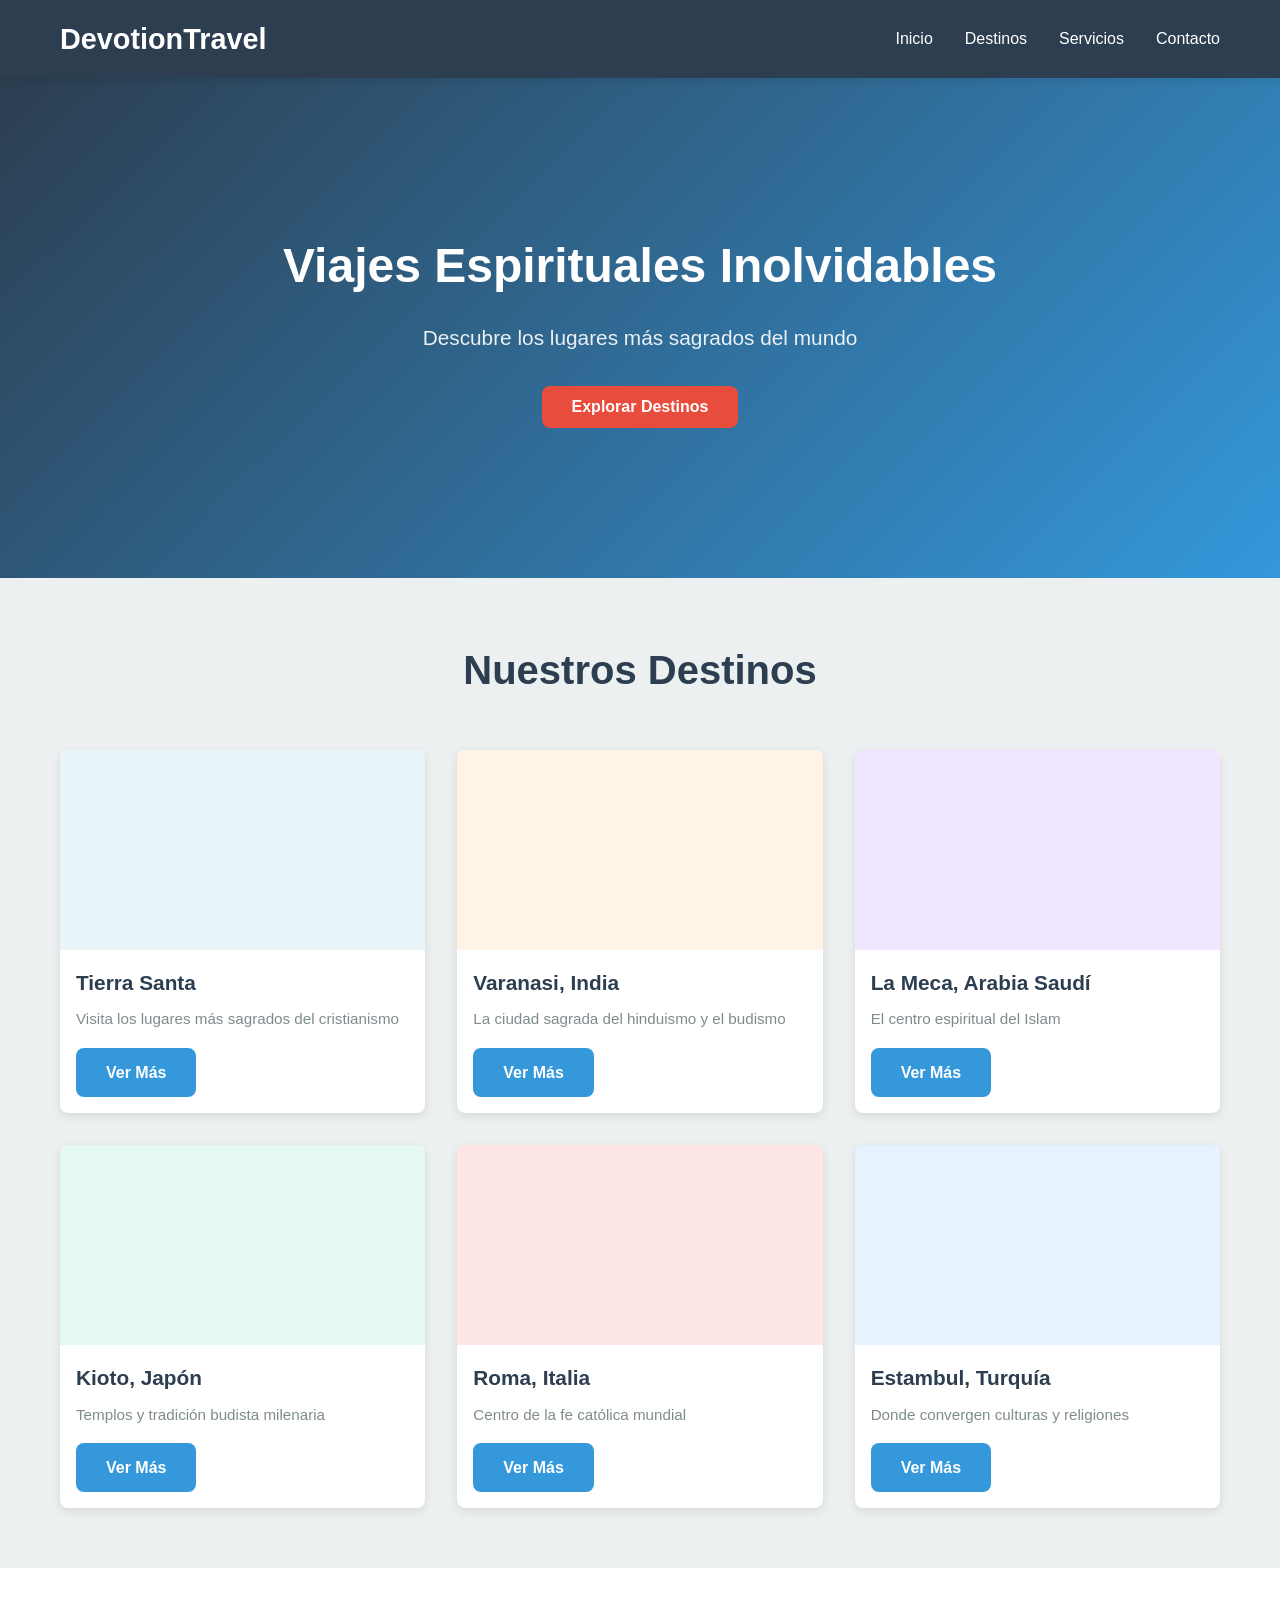
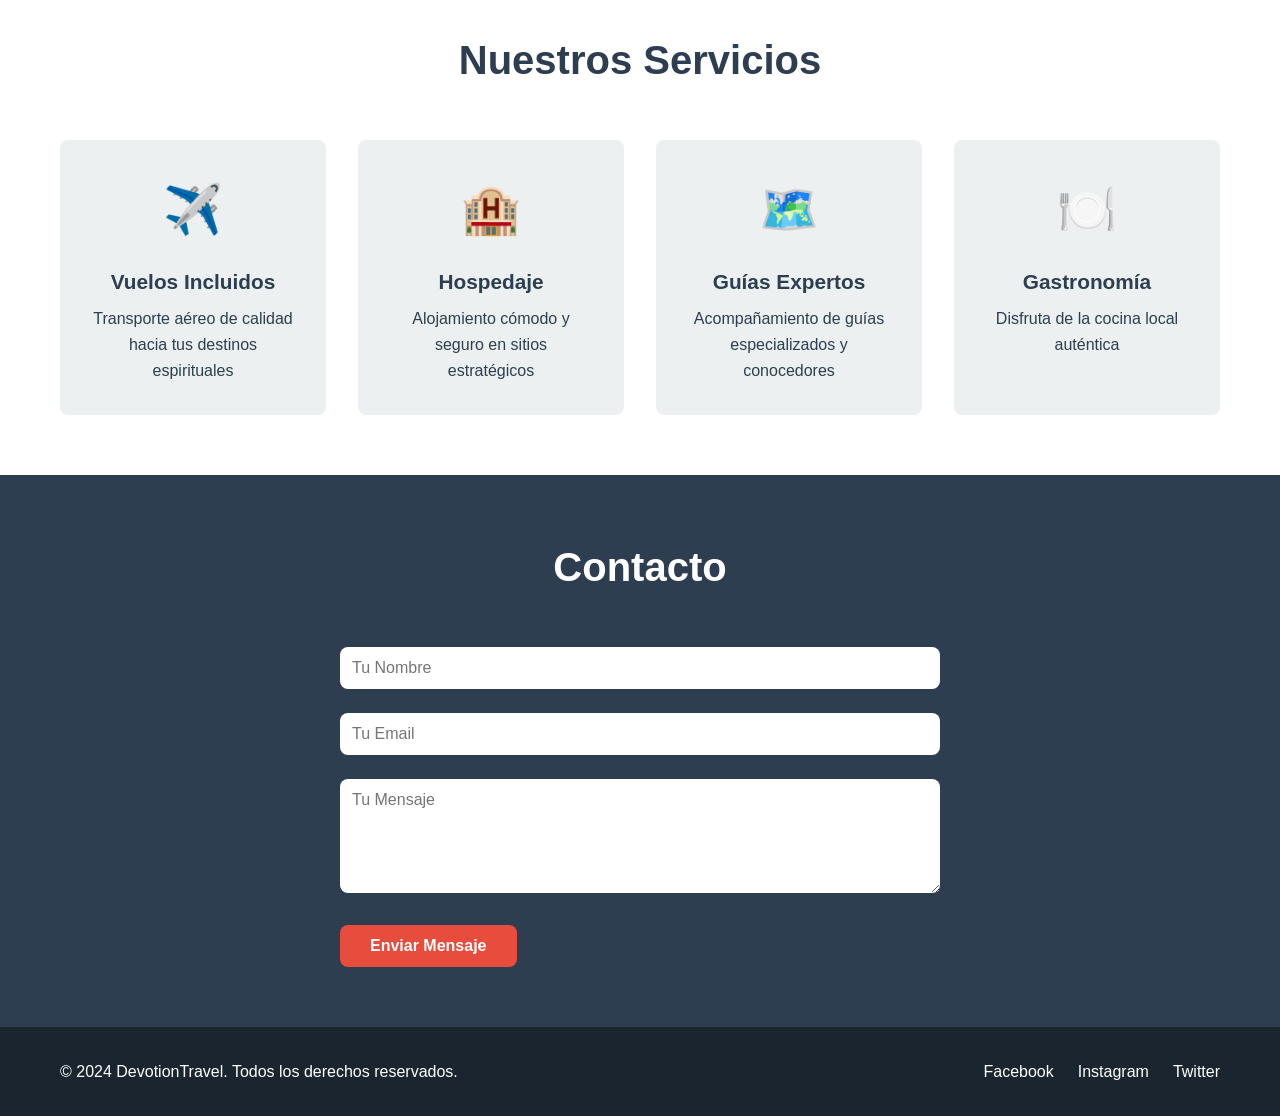
==== index.html @ 5e12d814 "Initial commit: Create DevotionTravel project structure" ====
<!DOCTYPE html>
<html lang="es">
<head>
    <meta charset="UTF-8">
    <meta name="viewport" content="width=device-width, initial-scale=1.0">
    <meta name="description" content="DevotionTravel - Viajes religiosos y espirituales alrededor del mundo">
    <meta name="keywords" content="viajes, religión, espiritualidad, tours">
    <title>DevotionTravel - Viajes Religiosos</title>
    <link rel="stylesheet" href="css/style.css">
    <link rel="stylesheet" href="css/responsive.css">
    <link rel="stylesheet" href="css/animations.css">
</head>
<body>
    <!-- Header/Navegación -->
    <header class="header">
        <div class="container">
            <div class="logo">
                <h1>DevotionTravel</h1>
            </div>
            <nav class="navbar">
                <ul class="nav-list">
                    <li><a href="#inicio" class="nav-link">Inicio</a></li>
                    <li><a href="#destinos" class="nav-link">Destinos</a></li>
                    <li><a href="#servicios" class="nav-link">Servicios</a></li>
                    <li><a href="#contacto" class="nav-link">Contacto</a></li>
                </ul>
            </nav>
            <button class="menu-toggle" id="menuToggle">
                <span></span>
                <span></span>
                <span></span>
            </button>
        </div>
    </header>

    <!-- Hero Section -->
    <section class="hero" id="inicio">
        <div class="hero-content">
            <h2>Viajes Espirituales Inolvidables</h2>
            <p>Descubre los lugares más sagrados del mundo</p>
            <button class="btn btn-primary">Explorar Destinos</button>
        </div>
    </section>

    <!-- Destinos -->
    <section class="destinos" id="destinos">
        <div class="container">
            <h2 class="section-title">Nuestros Destinos</h2>
            <div class="destinos-grid">
                <div class="destino-card">
                    <div class="destino-image" style="background-color: #e8f4f8;"></div>
                    <h3>Tierra Santa</h3>
                    <p>Visita los lugares más sagrados del cristianismo</p>
                    <a href="#" class="btn btn-secondary">Ver Más</a>
                </div>
                <div class="destino-card">
                    <div class="destino-image" style="background-color: #fff4e6;"></div>
                    <h3>Varanasi, India</h3>
                    <p>La ciudad sagrada del hinduismo y el budismo</p>
                    <a href="#" class="btn btn-secondary">Ver Más</a>
                </div>
                <div class="destino-card">
                    <div class="destino-image" style="background-color: #f0e6ff;"></div>
                    <h3>La Meca, Arabia Saudí</h3>
                    <p>El centro espiritual del Islam</p>
                    <a href="#" class="btn btn-secondary">Ver Más</a>
                </div>
                <div class="destino-card">
                    <div class="destino-image" style="background-color: #e6f9f0;"></div>
                    <h3>Kioto, Japón</h3>
                    <p>Templos y tradición budista milenaria</p>
                    <a href="#" class="btn btn-secondary">Ver Más</a>
                </div>
                <div class="destino-card">
                    <div class="destino-image" style="background-color: #ffe6e6;"></div>
                    <h3>Roma, Italia</h3>
                    <p>Centro de la fe católica mundial</p>
                    <a href="#" class="btn btn-secondary">Ver Más</a>
                </div>
                <div class="destino-card">
                    <div class="destino-image" style="background-color: #e6f2ff;"></div>
                    <h3>Estambul, Turquía</h3>
                    <p>Donde convergen culturas y religiones</p>
                    <a href="#" class="btn btn-secondary">Ver Más</a>
                </div>
            </div>
        </div>
    </section>

    <!-- Servicios -->
    <section class="servicios" id="servicios">
        <div class="container">
            <h2 class="section-title">Nuestros Servicios</h2>
            <div class="servicios-grid">
                <div class="servicio-item">
                    <div class="servicio-icon">✈️</div>
                    <h3>Vuelos Incluidos</h3>
                    <p>Transporte aéreo de calidad hacia tus destinos espirituales</p>
                </div>
                <div class="servicio-item">
                    <div class="servicio-icon">🏨</div>
                    <h3>Hospedaje</h3>
                    <p>Alojamiento cómodo y seguro en sitios estratégicos</p>
                </div>
                <div class="servicio-item">
                    <div class="servicio-icon">🗺️</div>
                    <h3>Guías Expertos</h3>
                    <p>Acompañamiento de guías especializados y conocedores</p>
                </div>
                <div class="servicio-item">
                    <div class="servicio-icon">🍽️</div>
                    <h3>Gastronomía</h3>
                    <p>Disfruta de la cocina local auténtica</p>
                </div>
            </div>
        </div>
    </section>

    <!-- Contacto -->
    <section class="contacto" id="contacto">
        <div class="container">
            <h2 class="section-title">Contacto</h2>
            <form class="contact-form" id="contactForm">
                <div class="form-group">
                    <input type="text" placeholder="Tu Nombre" required>
                </div>
                <div class="form-group">
                    <input type="email" placeholder="Tu Email" required>
                </div>
                <div class="form-group">
                    <textarea placeholder="Tu Mensaje" rows="5" required></textarea>
                </div>
                <button type="submit" class="btn btn-primary">Enviar Mensaje</button>
            </form>
        </div>
    </section>

    <!-- Footer -->
    <footer class="footer">
        <div class="container">
            <p>&copy; 2024 DevotionTravel. Todos los derechos reservados.</p>
            <div class="social-links">
                <a href="#">Facebook</a>
                <a href="#">Instagram</a>
                <a href="#">Twitter</a>
            </div>
        </div>
    </footer>

    <script src="js/main.js"></script>
    <script src="js/hero.js"></script>
    <script src="js/slider.js"></script>
</body>
</html>
---- css/style.css ----
/* Reset y estilos globales */
* {
    margin: 0;
    padding: 0;
    box-sizing: border-box;
}

:root {
    --primary-color: #2c3e50;
    --secondary-color: #3498db;
    --accent-color: #e74c3c;
    --light-bg: #ecf0f1;
    --dark-text: #2c3e50;
    --light-text: #7f8c8d;
    --white: #ffffff;
    --border-radius: 8px;
    --transition: all 0.3s ease;
}

html {
    scroll-behavior: smooth;
}

body {
    font-family: 'Segoe UI', Tahoma, Geneva, Verdana, sans-serif;
    line-height: 1.6;
    color: var(--dark-text);
    background-color: var(--white);
}

/* Contenedor */
.container {
    max-width: 1200px;
    margin: 0 auto;
    padding: 0 20px;
}

/* Header */
.header {
    background-color: var(--primary-color);
    color: var(--white);
    padding: 1rem 0;
    position: sticky;
    top: 0;
    z-index: 100;
    box-shadow: 0 2px 10px rgba(0, 0, 0, 0.1);
}

.header .container {
    display: flex;
    justify-content: space-between;
    align-items: center;
}

.logo h1 {
    font-size: 1.8rem;
    font-weight: 700;
}

.navbar {
    display: flex;
}

.nav-list {
    display: flex;
    list-style: none;
    gap: 2rem;
}

.nav-link {
    color: var(--white);
    text-decoration: none;
    transition: var(--transition);
    font-weight: 500;
}

.nav-link:hover {
    color: var(--secondary-color);
    border-bottom: 2px solid var(--secondary-color);
}

.menu-toggle {
    display: none;
    flex-direction: column;
    background: none;
    border: none;
    cursor: pointer;
}

.menu-toggle span {
    width: 25px;
    height: 3px;
    background-color: var(--white);
    margin: 5px 0;
    transition: var(--transition);
}

/* Hero Section */
.hero {
    background: linear-gradient(135deg, var(--primary-color) 0%, var(--secondary-color) 100%);
    color: var(--white);
    padding: 100px 20px;
    text-align: center;
    min-height: 500px;
    display: flex;
    align-items: center;
    justify-content: center;
}

.hero-content h2 {
    font-size: 3rem;
    margin-bottom: 1rem;
    font-weight: 700;
}

.hero-content p {
    font-size: 1.3rem;
    margin-bottom: 2rem;
    opacity: 0.9;
}

/* Botones */
.btn {
    padding: 12px 30px;
    border: none;
    border-radius: var(--border-radius);
    cursor: pointer;
    font-size: 1rem;
    font-weight: 600;
    transition: var(--transition);
    text-decoration: none;
    display: inline-block;
}

.btn-primary {
    background-color: var(--accent-color);
    color: var(--white);
}

.btn-primary:hover {
    background-color: #c0392b;
    transform: translateY(-2px);
    box-shadow: 0 5px 15px rgba(231, 76, 60, 0.3);
}

.btn-secondary {
    background-color: var(--secondary-color);
    color: var(--white);
}

.btn-secondary:hover {
    background-color: #2980b9;
    transform: translateY(-2px);
}

/* Secciones */
.section-title {
    font-size: 2.5rem;
    text-align: center;
    margin-bottom: 3rem;
    color: var(--dark-text);
}

section {
    padding: 60px 20px;
}

/* Destinos */
.destinos {
    background-color: var(--light-bg);
}

.destinos-grid {
    display: grid;
    grid-template-columns: repeat(auto-fit, minmax(300px, 1fr));
    gap: 2rem;
}

.destino-card {
    background-color: var(--white);
    border-radius: var(--border-radius);
    overflow: hidden;
    box-shadow: 0 3px 10px rgba(0, 0, 0, 0.1);
    transition: var(--transition);
}

.destino-card:hover {
    transform: translateY(-10px);
    box-shadow: 0 10px 25px rgba(0, 0, 0, 0.15);
}

.destino-image {
    width: 100%;
    height: 200px;
    background-size: cover;
    background-position: center;
}

.destino-card h3 {
    padding: 1rem 1rem 0.5rem;
    font-size: 1.3rem;
}

.destino-card p {
    padding: 0 1rem;
    color: var(--light-text);
    font-size: 0.95rem;
}

.destino-card .btn {
    margin: 1rem;
}

/* Servicios */
.servicios-grid {
    display: grid;
    grid-template-columns: repeat(auto-fit, minmax(250px, 1fr));
    gap: 2rem;
}

.servicio-item {
    text-align: center;
    padding: 2rem;
    background-color: var(--light-bg);
    border-radius: var(--border-radius);
    transition: var(--transition);
}

.servicio-item:hover {
    transform: translateY(-5px);
    background-color: var(--secondary-color);
    color: var(--white);
}

.servicio-icon {
    font-size: 3rem;
    margin-bottom: 1rem;
}

.servicio-item h3 {
    font-size: 1.3rem;
    margin-bottom: 0.5rem;
}

/* Contacto */
.contacto {
    background-color: var(--primary-color);
    color: var(--white);
}

.contacto .section-title {
    color: var(--white);
}

.contact-form {
    max-width: 600px;
    margin: 0 auto;
}

.form-group {
    margin-bottom: 1.5rem;
}

.form-group input,
.form-group textarea {
    width: 100%;
    padding: 12px;
    border: none;
    border-radius: var(--border-radius);
    font-family: inherit;
    font-size: 1rem;
}

.form-group textarea {
    resize: vertical;
}

/* Footer */
.footer {
    background-color: #1a252f;
    color: var(--white);
    text-align: center;
    padding: 2rem;
}

.footer .container {
    display: flex;
    justify-content: space-between;
    align-items: center;
}

.social-links {
    display: flex;
    gap: 1.5rem;
}

.social-links a {
    color: var(--white);
    text-decoration: none;
    transition: var(--transition);
}

.social-links a:hover {
    color: var(--secondary-color);
}
---- css/responsive.css ----
/* Responsive Design */

/* Tablets (768px y menores) */
@media (max-width: 768px) {
    .header .container {
        flex-wrap: wrap;
    }

    .navbar {
        display: none;
        position: absolute;
        top: 70px;
        left: 0;
        right: 0;
        background-color: #34495e;
        flex-direction: column;
        width: 100%;
    }

    .navbar.active {
        display: flex;
    }

    .nav-list {
        flex-direction: column;
        gap: 0;
    }

    .nav-link {
        padding: 1rem;
        border-bottom: 1px solid rgba(255, 255, 255, 0.1);
    }

    .menu-toggle {
        display: flex;
    }

    .hero-content h2 {
        font-size: 2rem;
    }

    .hero-content p {
        font-size: 1rem;
    }

    .section-title {
        font-size: 2rem;
    }

    .destinos-grid {
        grid-template-columns: 1fr;
    }

    .servicios-grid {
        grid-template-columns: 1fr;
    }

    .footer .container {
        flex-direction: column;
        gap: 1rem;
    }

    .social-links {
        justify-content: center;
    }
}

/* Mobile (480px y menores) */
@media (max-width: 480px) {
    .logo h1 {
        font-size: 1.3rem;
    }

    .hero {
        padding: 50px 20px;
        min-height: 300px;
    }

    .hero-content h2 {
        font-size: 1.5rem;
    }

    .hero-content p {
        font-size: 0.9rem;
    }

    .btn {
        padding: 10px 20px;
        font-size: 0.9rem;
    }

    section {
        padding: 40px 20px;
    }

    .section-title {
        font-size: 1.5rem;
        margin-bottom: 2rem;
    }

    .destino-card h3 {
        font-size: 1.1rem;
    }

    .destino-card p {
        font-size: 0.85rem;
    }

    .servicio-icon {
        font-size: 2rem;
    }

    .servicio-item h3 {
        font-size: 1.1rem;
    }

    .form-group input,
    .form-group textarea {
        padding: 10px;
        font-size: 0.9rem;
    }
}
---- css/animations.css ----
/* Animaciones */

/* Fade In */
@keyframes fadeIn {
    from {
        opacity: 0;
        transform: translateY(20px);
    }
    to {
        opacity: 1;
        transform: translateY(0);
    }
}

/* Slide In */
@keyframes slideInLeft {
    from {
        opacity: 0;
        transform: translateX(-50px);
    }
    to {
        opacity: 1;
        transform: translateX(0);
    }
}

@keyframes slideInRight {
    from {
        opacity: 0;
        transform: translateX(50px);
    }
    to {
        opacity: 1;
        transform: translateX(0);
    }
}

/* Bounce */
@keyframes bounce {
    0%, 100% {
        transform: translateY(0);
    }
    50% {
        transform: translateY(-10px);
    }
}

/* Pulse */
@keyframes pulse {
    0%, 100% {
        opacity: 1;
    }
    50% {
        opacity: 0.7;
    }
}

/* Aplicar animaciones */
.hero-content {
    animation: fadeIn 0.8s ease-in-out;
}

.destino-card {
    animation: fadeIn 0.6s ease-in-out backwards;
}

.destino-card:nth-child(1) { animation-delay: 0.1s; }
.destino-card:nth-child(2) { animation-delay: 0.2s; }
.destino-card:nth-child(3) { animation-delay: 0.3s; }
.destino-card:nth-child(4) { animation-delay: 0.4s; }
.destino-card:nth-child(5) { animation-delay: 0.5s; }
.destino-card:nth-child(6) { animation-delay: 0.6s; }

.servicio-item {
    animation: fadeIn 0.6s ease-in-out backwards;
}

.servicio-item:nth-child(1) { animation-delay: 0.1s; }
.servicio-item:nth-child(2) { animation-delay: 0.2s; }
.servicio-item:nth-child(3) { animation-delay: 0.3s; }
.servicio-item:nth-child(4) { animation-delay: 0.4s; }

.btn {
    transition: all 0.3s ease;
}

.btn:active {
    transform: scale(0.95);
}
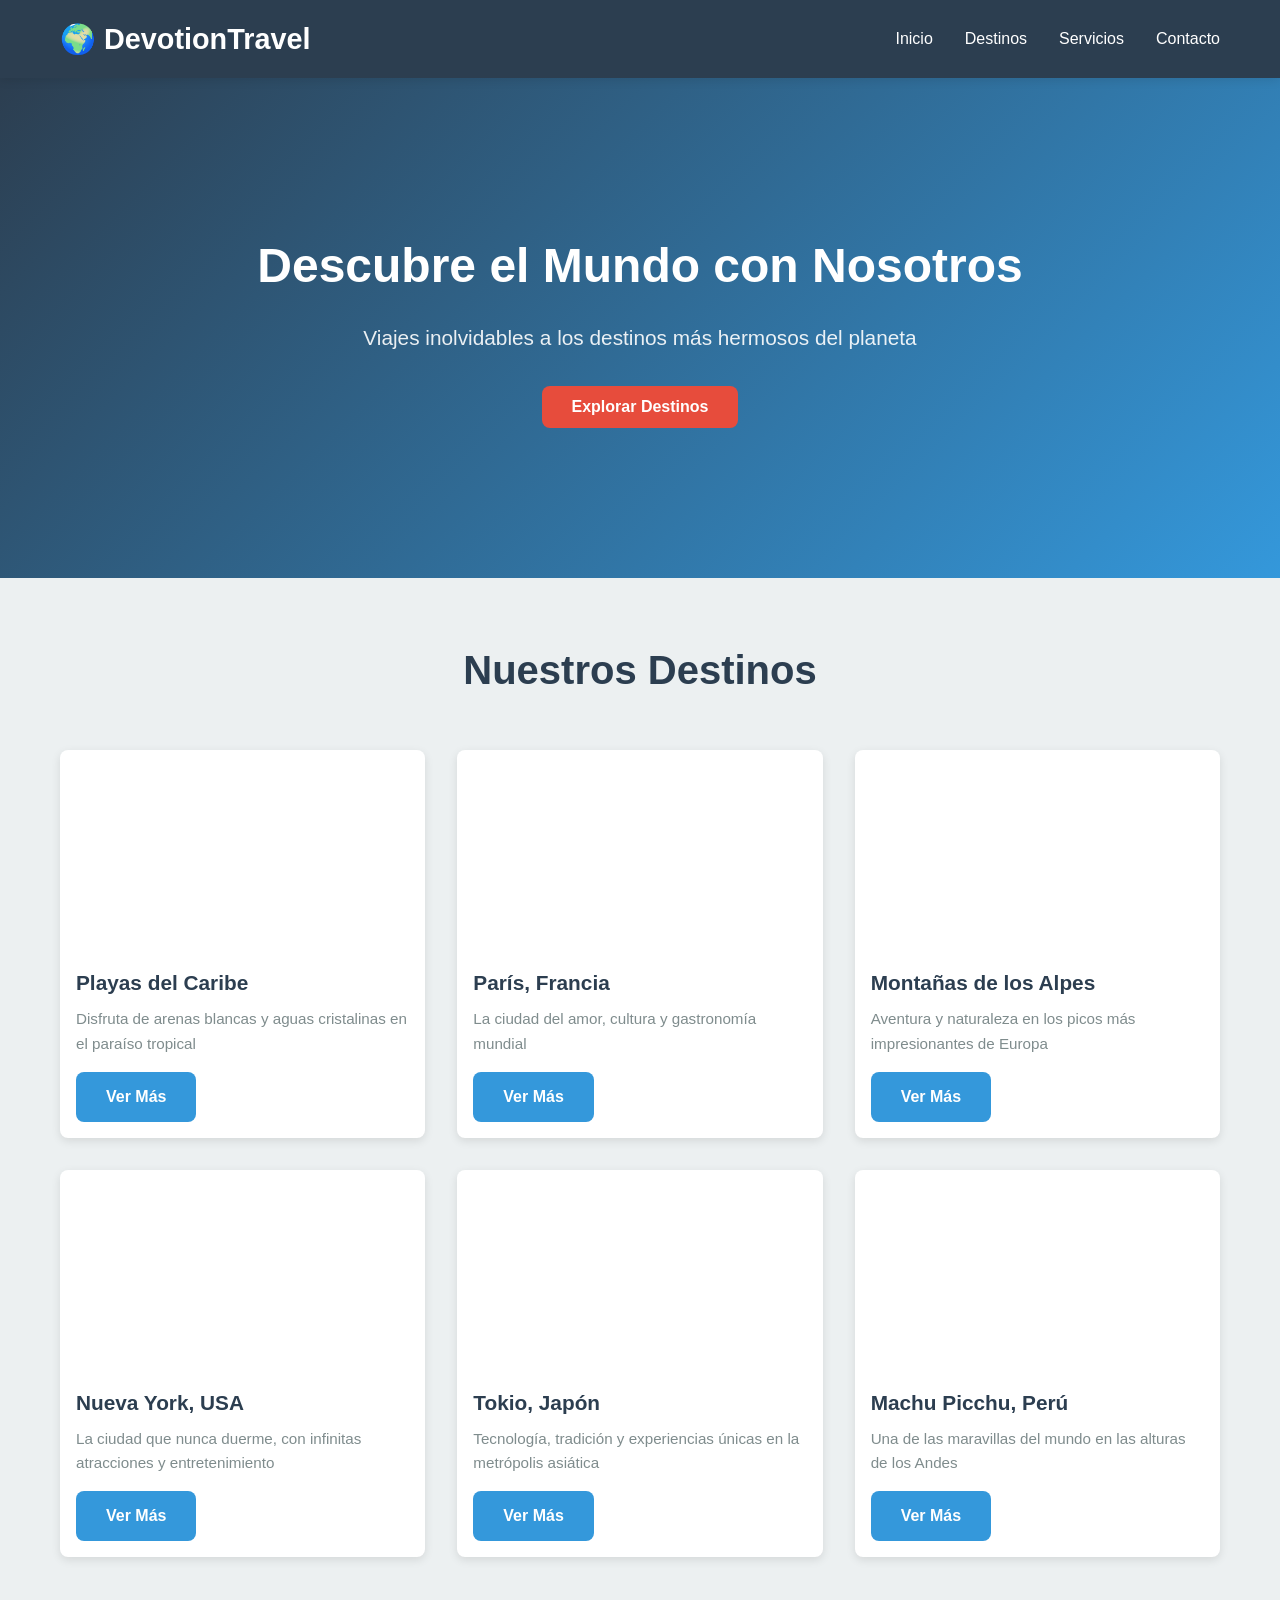
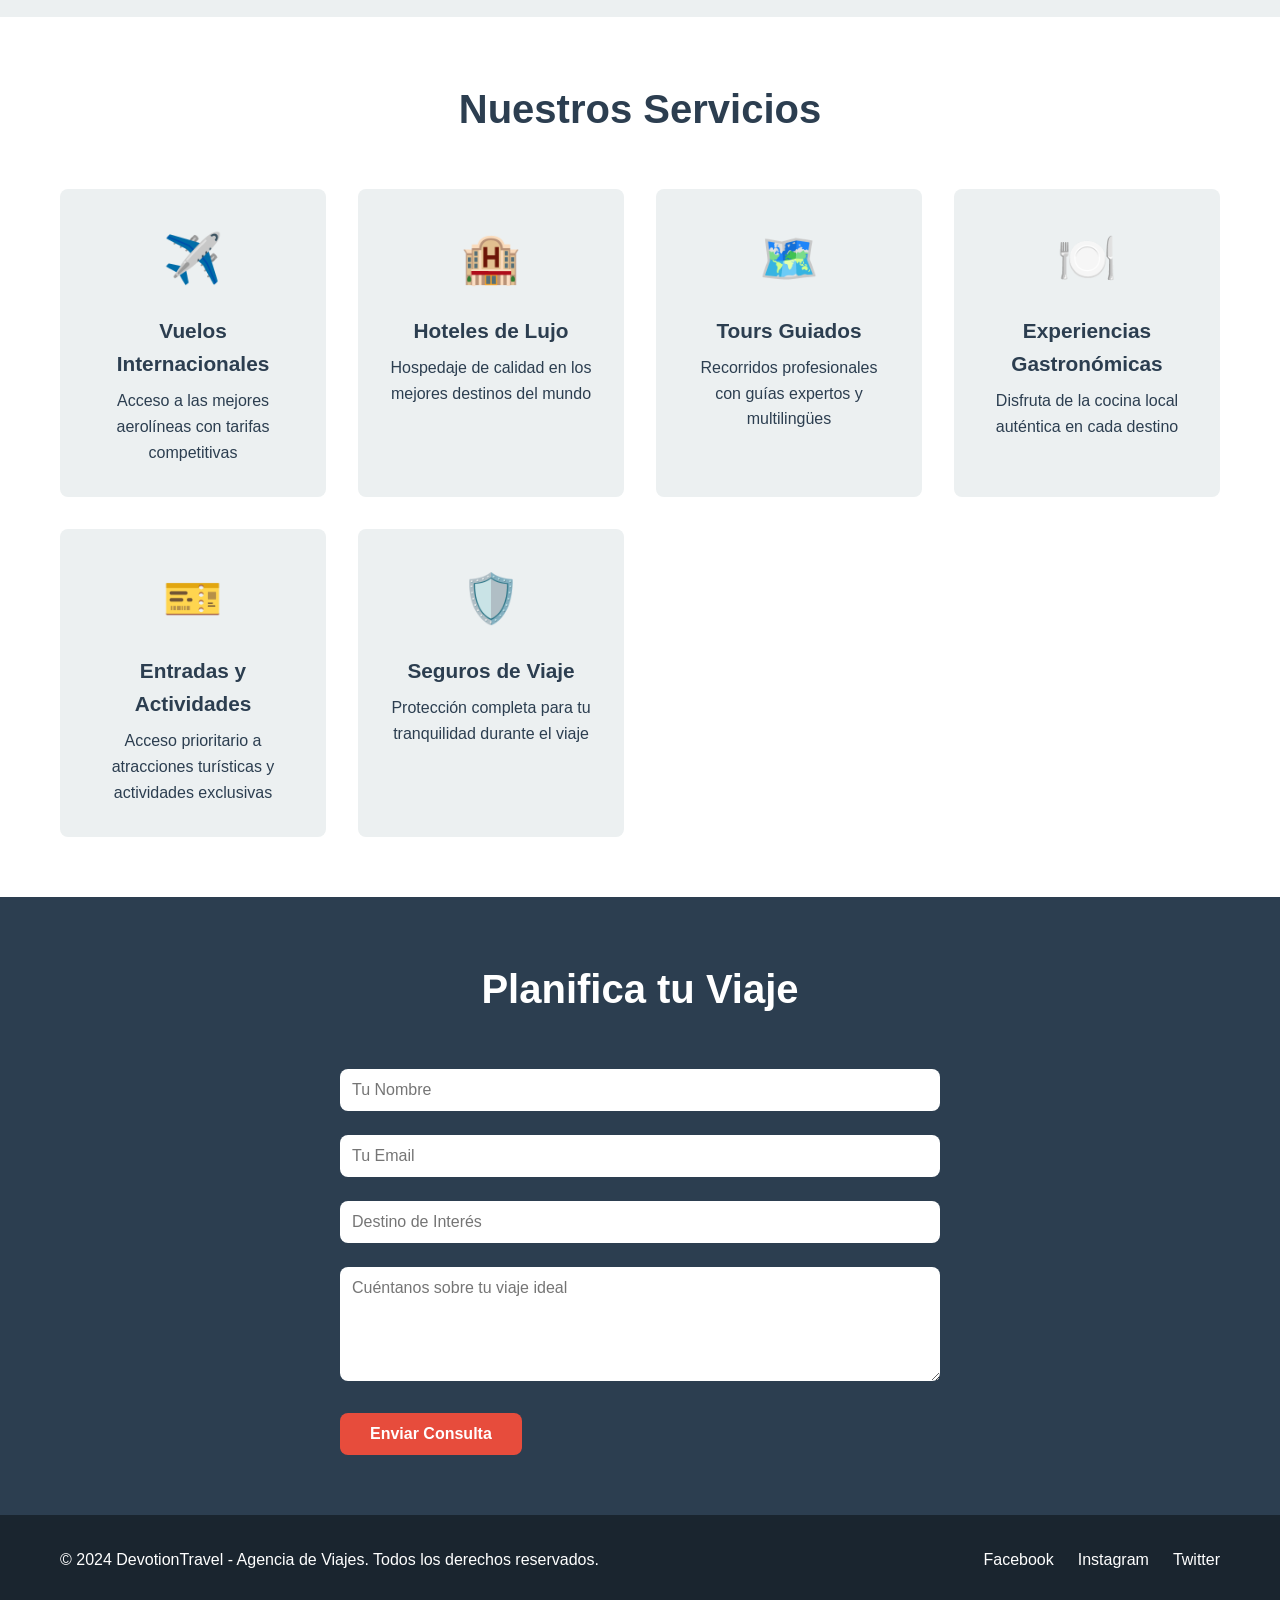
==== commit e93ddf34: "Update: Change to travel agency theme with destination images" ====
--- a/index.html
+++ b/index.html
@@ -3,9 +3,9 @@
 <head>
     <meta charset="UTF-8">
     <meta name="viewport" content="width=device-width, initial-scale=1.0">
-    <meta name="description" content="DevotionTravel - Viajes religiosos y espirituales alrededor del mundo">
-    <meta name="keywords" content="viajes, religión, espiritualidad, tours">
-    <title>DevotionTravel - Viajes Religiosos</title>
+    <meta name="description" content="DevotionTravel - Agencia de viajes con los mejores destinos turísticos alrededor del mundo">
+    <meta name="keywords" content="viajes, turismo, agencia de viajes, destinos, tours">
+    <title>DevotionTravel - Agencia de Viajes</title>
     <link rel="stylesheet" href="css/style.css">
     <link rel="stylesheet" href="css/responsive.css">
     <link rel="stylesheet" href="css/animations.css">
@@ -15,7 +15,7 @@
     <header class="header">
         <div class="container">
             <div class="logo">
-                <h1>DevotionTravel</h1>
+                <h1>🌍 DevotionTravel</h1>
             </div>
             <nav class="navbar">
                 <ul class="nav-list">
@@ -36,8 +36,8 @@
     <!-- Hero Section -->
     <section class="hero" id="inicio">
         <div class="hero-content">
-            <h2>Viajes Espirituales Inolvidables</h2>
-            <p>Descubre los lugares más sagrados del mundo</p>
+            <h2>Descubre el Mundo con Nosotros</h2>
+            <p>Viajes inolvidables a los destinos más hermosos del planeta</p>
             <button class="btn btn-primary">Explorar Destinos</button>
         </div>
     </section>
@@ -48,39 +48,39 @@
             <h2 class="section-title">Nuestros Destinos</h2>
             <div class="destinos-grid">
                 <div class="destino-card">
-                    <div class="destino-image" style="background-color: #e8f4f8;"></div>
-                    <h3>Tierra Santa</h3>
-                    <p>Visita los lugares más sagrados del cristianismo</p>
+                    <div class="destino-image" style="background-image: url('https://images.unsplash.com/photo-1507003211169-0a1dd7228f2d?w=500&h=300&fit=crop'); background-size: cover; background-position: center;"></div>
+                    <h3>Playas del Caribe</h3>
+                    <p>Disfruta de arenas blancas y aguas cristalinas en el paraíso tropical</p>
                     <a href="#" class="btn btn-secondary">Ver Más</a>
                 </div>
                 <div class="destino-card">
-                    <div class="destino-image" style="background-color: #fff4e6;"></div>
-                    <h3>Varanasi, India</h3>
-                    <p>La ciudad sagrada del hinduismo y el budismo</p>
+                    <div class="destino-image" style="background-image: url('https://images.unsplash.com/photo-1488646953014-85cb44e25828?w=500&h=300&fit=crop'); background-size: cover; background-position: center;"></div>
+                    <h3>París, Francia</h3>
+                    <p>La ciudad del amor, cultura y gastronomía mundial</p>
                     <a href="#" class="btn btn-secondary">Ver Más</a>
                 </div>
                 <div class="destino-card">
-                    <div class="destino-image" style="background-color: #f0e6ff;"></div>
-                    <h3>La Meca, Arabia Saudí</h3>
-                    <p>El centro espiritual del Islam</p>
+                    <div class="destino-image" style="background-image: url('https://images.unsplash.com/photo-1506905925346-21bda4d32df4?w=500&h=300&fit=crop'); background-size: cover; background-position: center;"></div>
+                    <h3>Montañas de los Alpes</h3>
+                    <p>Aventura y naturaleza en los picos más impresionantes de Europa</p>
                     <a href="#" class="btn btn-secondary">Ver Más</a>
                 </div>
                 <div class="destino-card">
-                    <div class="destino-image" style="background-color: #e6f9f0;"></div>
-                    <h3>Kioto, Japón</h3>
-                    <p>Templos y tradición budista milenaria</p>
+                    <div class="destino-image" style="background-image: url('https://images.unsplash.com/photo-1469854523086-cc02fe5d8800?w=500&h=300&fit=crop'); background-size: cover; background-position: center;"></div>
+                    <h3>Nueva York, USA</h3>
+                    <p>La ciudad que nunca duerme, con infinitas atracciones y entretenimiento</p>
                     <a href="#" class="btn btn-secondary">Ver Más</a>
                 </div>
                 <div class="destino-card">
-                    <div class="destino-image" style="background-color: #ffe6e6;"></div>
-                    <h3>Roma, Italia</h3>
-                    <p>Centro de la fe católica mundial</p>
+                    <div class="destino-image" style="background-image: url('https://images.unsplash.com/photo-1500259571046-85ac62fbf6de?w=500&h=300&fit=crop'); background-size: cover; background-position: center;"></div>
+                    <h3>Tokio, Japón</h3>
+                    <p>Tecnología, tradición y experiencias únicas en la metrópolis asiática</p>
                     <a href="#" class="btn btn-secondary">Ver Más</a>
                 </div>
                 <div class="destino-card">
-                    <div class="destino-image" style="background-color: #e6f2ff;"></div>
-                    <h3>Estambul, Turquía</h3>
-                    <p>Donde convergen culturas y religiones</p>
+                    <div class="destino-image" style="background-image: url('https://images.unsplash.com/photo-1511739001486-6bfe966ce51b?w=500&h=300&fit=crop'); background-size: cover; background-position: center;"></div>
+                    <h3>Machu Picchu, Perú</h3>
+                    <p>Una de las maravillas del mundo en las alturas de los Andes</p>
                     <a href="#" class="btn btn-secondary">Ver Más</a>
                 </div>
             </div>
@@ -94,23 +94,33 @@
             <div class="servicios-grid">
                 <div class="servicio-item">
                     <div class="servicio-icon">✈️</div>
-                    <h3>Vuelos Incluidos</h3>
-                    <p>Transporte aéreo de calidad hacia tus destinos espirituales</p>
+                    <h3>Vuelos Internacionales</h3>
+                    <p>Acceso a las mejores aerolíneas con tarifas competitivas</p>
                 </div>
                 <div class="servicio-item">
                     <div class="servicio-icon">🏨</div>
-                    <h3>Hospedaje</h3>
-                    <p>Alojamiento cómodo y seguro en sitios estratégicos</p>
+                    <h3>Hoteles de Lujo</h3>
+                    <p>Hospedaje de calidad en los mejores destinos del mundo</p>
                 </div>
                 <div class="servicio-item">
                     <div class="servicio-icon">🗺️</div>
-                    <h3>Guías Expertos</h3>
-                    <p>Acompañamiento de guías especializados y conocedores</p>
+                    <h3>Tours Guiados</h3>
+                    <p>Recorridos profesionales con guías expertos y multilingües</p>
                 </div>
                 <div class="servicio-item">
                     <div class="servicio-icon">🍽️</div>
-                    <h3>Gastronomía</h3>
-                    <p>Disfruta de la cocina local auténtica</p>
+                    <h3>Experiencias Gastronómicas</h3>
+                    <p>Disfruta de la cocina local auténtica en cada destino</p>
+                </div>
+                <div class="servicio-item">
+                    <div class="servicio-icon">🎫</div>
+                    <h3>Entradas y Actividades</h3>
+                    <p>Acceso prioritario a atracciones turísticas y actividades exclusivas</p>
+                </div>
+                <div class="servicio-item">
+                    <div class="servicio-icon">🛡️</div>
+                    <h3>Seguros de Viaje</h3>
+                    <p>Protección completa para tu tranquilidad durante el viaje</p>
                 </div>
             </div>
         </div>
@@ -119,7 +129,7 @@
     <!-- Contacto -->
     <section class="contacto" id="contacto">
         <div class="container">
-            <h2 class="section-title">Contacto</h2>
+            <h2 class="section-title">Planifica tu Viaje</h2>
             <form class="contact-form" id="contactForm">
                 <div class="form-group">
                     <input type="text" placeholder="Tu Nombre" required>
@@ -128,9 +138,12 @@
                     <input type="email" placeholder="Tu Email" required>
                 </div>
                 <div class="form-group">
-                    <textarea placeholder="Tu Mensaje" rows="5" required></textarea>
+                    <input type="text" placeholder="Destino de Interés" required>
                 </div>
-                <button type="submit" class="btn btn-primary">Enviar Mensaje</button>
+                <div class="form-group">
+                    <textarea placeholder="Cuéntanos sobre tu viaje ideal" rows="5" required></textarea>
+                </div>
+                <button type="submit" class="btn btn-primary">Enviar Consulta</button>
             </form>
         </div>
     </section>
@@ -138,7 +151,7 @@
     <!-- Footer -->
     <footer class="footer">
         <div class="container">
-            <p>&copy; 2024 DevotionTravel. Todos los derechos reservados.</p>
+            <p>&copy; 2024 DevotionTravel - Agencia de Viajes. Todos los derechos reservados.</p>
             <div class="social-links">
                 <a href="#">Facebook</a>
                 <a href="#">Instagram</a>
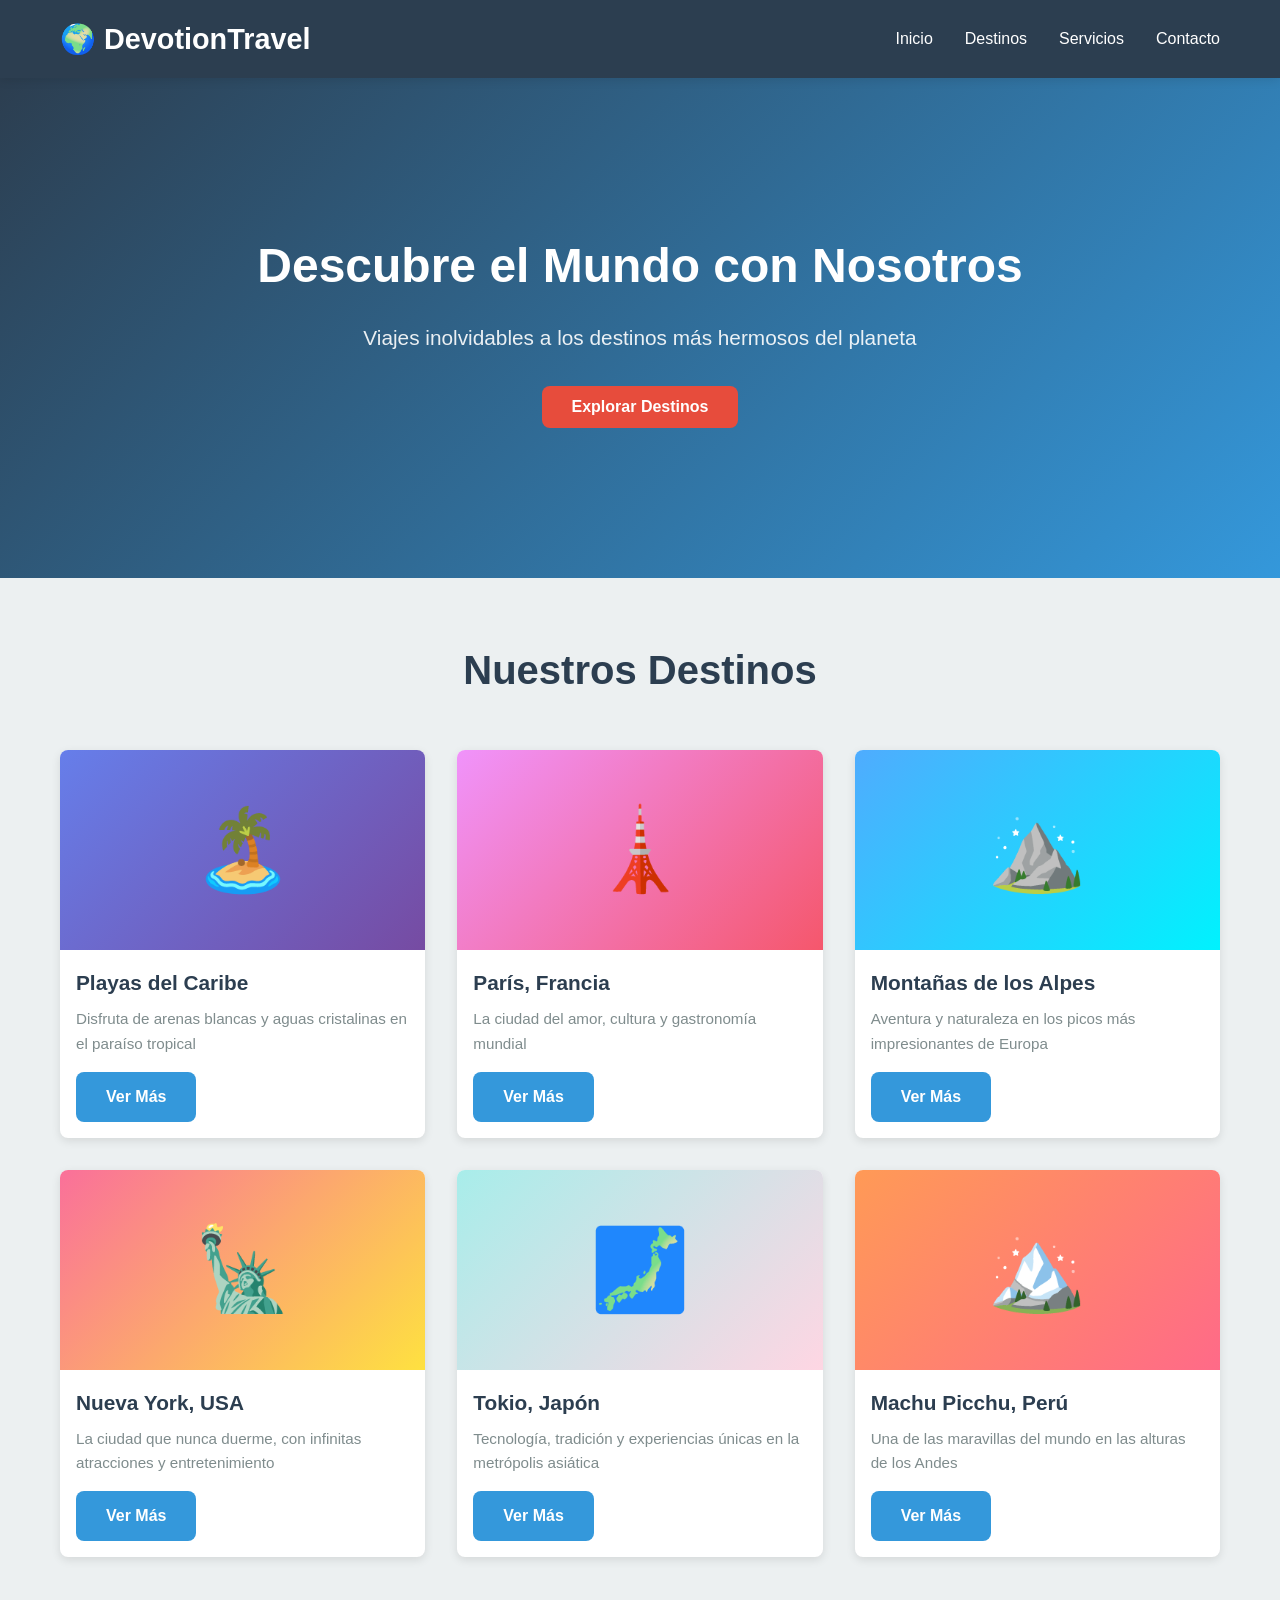
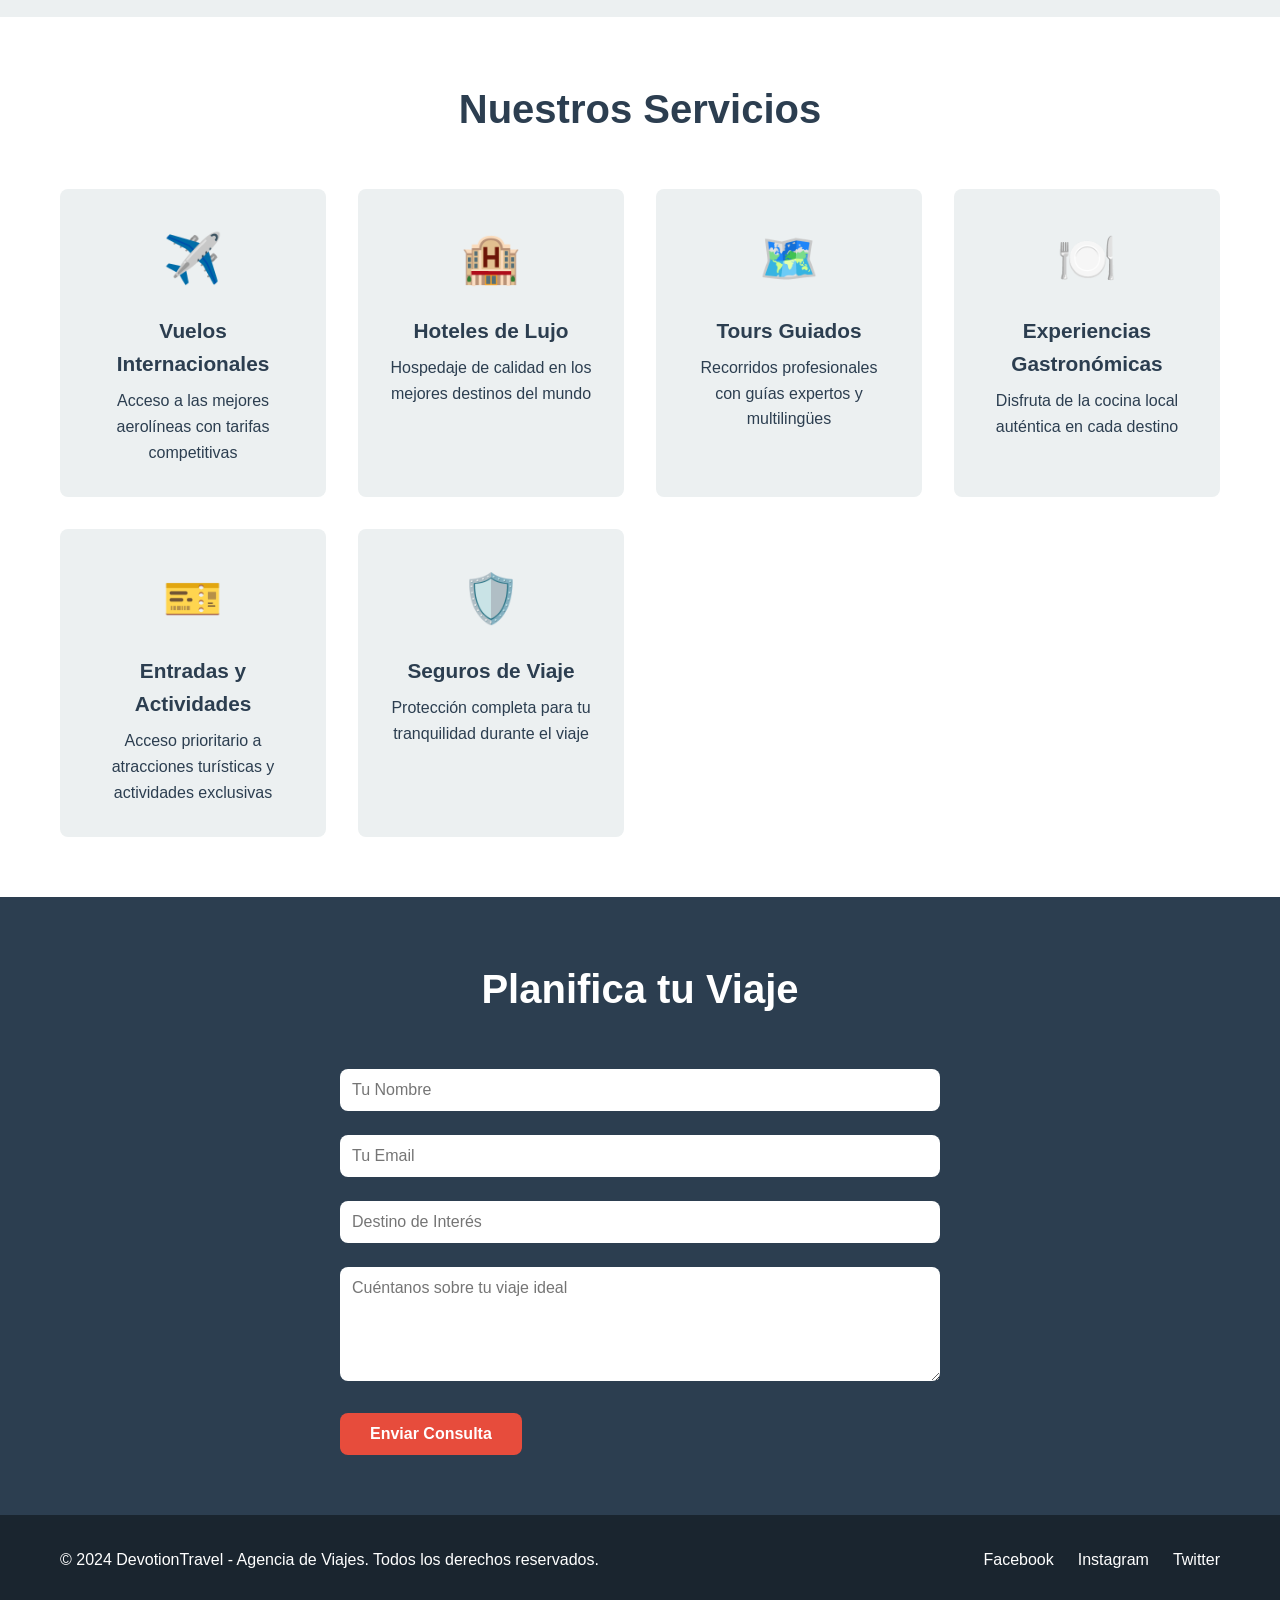
==== commit 76a8fa15: "Update: Add gradient backgrounds with emojis for destinations" ====
--- a/index.html
+++ b/index.html
@@ -48,37 +48,37 @@
             <h2 class="section-title">Nuestros Destinos</h2>
             <div class="destinos-grid">
                 <div class="destino-card">
-                    <div class="destino-image" style="background-image: url('https://images.unsplash.com/photo-1507003211169-0a1dd7228f2d?w=500&h=300&fit=crop'); background-size: cover; background-position: center;"></div>
+                    <div class="destino-image" style="background: linear-gradient(135deg, #667eea 0%, #764ba2 100%); display: flex; align-items: center; justify-content: center; font-size: 80px;">🏝️</div>
                     <h3>Playas del Caribe</h3>
                     <p>Disfruta de arenas blancas y aguas cristalinas en el paraíso tropical</p>
                     <a href="#" class="btn btn-secondary">Ver Más</a>
                 </div>
                 <div class="destino-card">
-                    <div class="destino-image" style="background-image: url('https://images.unsplash.com/photo-1488646953014-85cb44e25828?w=500&h=300&fit=crop'); background-size: cover; background-position: center;"></div>
+                    <div class="destino-image" style="background: linear-gradient(135deg, #f093fb 0%, #f5576c 100%); display: flex; align-items: center; justify-content: center; font-size: 80px;">🗼</div>
                     <h3>París, Francia</h3>
                     <p>La ciudad del amor, cultura y gastronomía mundial</p>
                     <a href="#" class="btn btn-secondary">Ver Más</a>
                 </div>
                 <div class="destino-card">
-                    <div class="destino-image" style="background-image: url('https://images.unsplash.com/photo-1506905925346-21bda4d32df4?w=500&h=300&fit=crop'); background-size: cover; background-position: center;"></div>
+                    <div class="destino-image" style="background: linear-gradient(135deg, #4facfe 0%, #00f2fe 100%); display: flex; align-items: center; justify-content: center; font-size: 80px;">⛰️</div>
                     <h3>Montañas de los Alpes</h3>
                     <p>Aventura y naturaleza en los picos más impresionantes de Europa</p>
                     <a href="#" class="btn btn-secondary">Ver Más</a>
                 </div>
                 <div class="destino-card">
-                    <div class="destino-image" style="background-image: url('https://images.unsplash.com/photo-1469854523086-cc02fe5d8800?w=500&h=300&fit=crop'); background-size: cover; background-position: center;"></div>
+                    <div class="destino-image" style="background: linear-gradient(135deg, #fa709a 0%, #fee140 100%); display: flex; align-items: center; justify-content: center; font-size: 80px;">🗽</div>
                     <h3>Nueva York, USA</h3>
                     <p>La ciudad que nunca duerme, con infinitas atracciones y entretenimiento</p>
                     <a href="#" class="btn btn-secondary">Ver Más</a>
                 </div>
                 <div class="destino-card">
-                    <div class="destino-image" style="background-image: url('https://images.unsplash.com/photo-1500259571046-85ac62fbf6de?w=500&h=300&fit=crop'); background-size: cover; background-position: center;"></div>
+                    <div class="destino-image" style="background: linear-gradient(135deg, #a8edea 0%, #fed6e3 100%); display: flex; align-items: center; justify-content: center; font-size: 80px;">🗾</div>
                     <h3>Tokio, Japón</h3>
                     <p>Tecnología, tradición y experiencias únicas en la metrópolis asiática</p>
                     <a href="#" class="btn btn-secondary">Ver Más</a>
                 </div>
                 <div class="destino-card">
-                    <div class="destino-image" style="background-image: url('https://images.unsplash.com/photo-1511739001486-6bfe966ce51b?w=500&h=300&fit=crop'); background-size: cover; background-position: center;"></div>
+                    <div class="destino-image" style="background: linear-gradient(135deg, #ff9a56 0%, #ff6a88 100%); display: flex; align-items: center; justify-content: center; font-size: 80px;">🏔️</div>
                     <h3>Machu Picchu, Perú</h3>
                     <p>Una de las maravillas del mundo en las alturas de los Andes</p>
                     <a href="#" class="btn btn-secondary">Ver Más</a>
